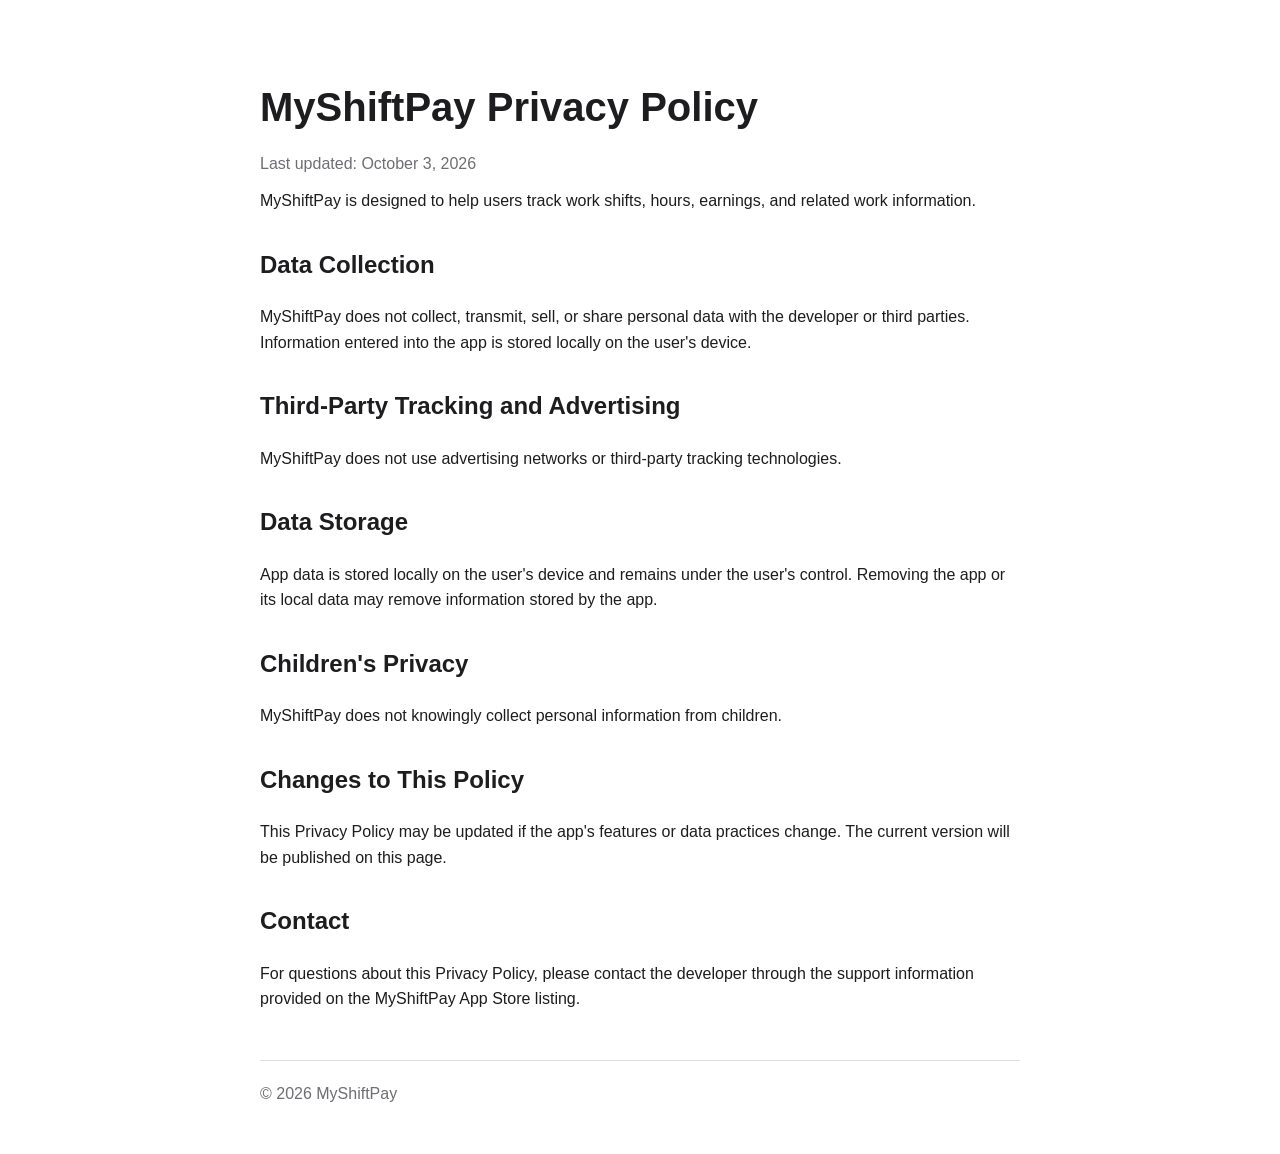
==== index.html @ d9d28949 "Add MyShiftPay privacy policy page" ====
<!doctype html>
<html lang="en">
<head>
  <meta charset="utf-8">
  <meta name="viewport" content="width=device-width, initial-scale=1">
  <title>MyShiftPay Privacy Policy</title>
  <style>
    body{font-family:-apple-system,BlinkMacSystemFont,"Segoe UI",sans-serif;max-width:760px;margin:0 auto;padding:48px 24px;line-height:1.6;color:#1d1d1f}h1{font-size:40px;margin-bottom:8px}h2{margin-top:32px}p{margin:12px 0}.muted{color:#6e6e73}footer{margin-top:48px;padding-top:20px;border-top:1px solid #ddd;color:#6e6e73}
  </style>
</head>
<body>
  <h1>MyShiftPay Privacy Policy</h1>
  <p class="muted">Last updated: October 3, 2026</p>

  <p>MyShiftPay is designed to help users track work shifts, hours, earnings, and related work information.</p>

  <h2>Data Collection</h2>
  <p>MyShiftPay does not collect, transmit, sell, or share personal data with the developer or third parties. Information entered into the app is stored locally on the user's device.</p>

  <h2>Third-Party Tracking and Advertising</h2>
  <p>MyShiftPay does not use advertising networks or third-party tracking technologies.</p>

  <h2>Data Storage</h2>
  <p>App data is stored locally on the user's device and remains under the user's control. Removing the app or its local data may remove information stored by the app.</p>

  <h2>Children's Privacy</h2>
  <p>MyShiftPay does not knowingly collect personal information from children.</p>

  <h2>Changes to This Policy</h2>
  <p>This Privacy Policy may be updated if the app's features or data practices change. The current version will be published on this page.</p>

  <h2>Contact</h2>
  <p>For questions about this Privacy Policy, please contact the developer through the support information provided on the MyShiftPay App Store listing.</p>

  <footer>© 2026 MyShiftPay</footer>
</body>
</html>
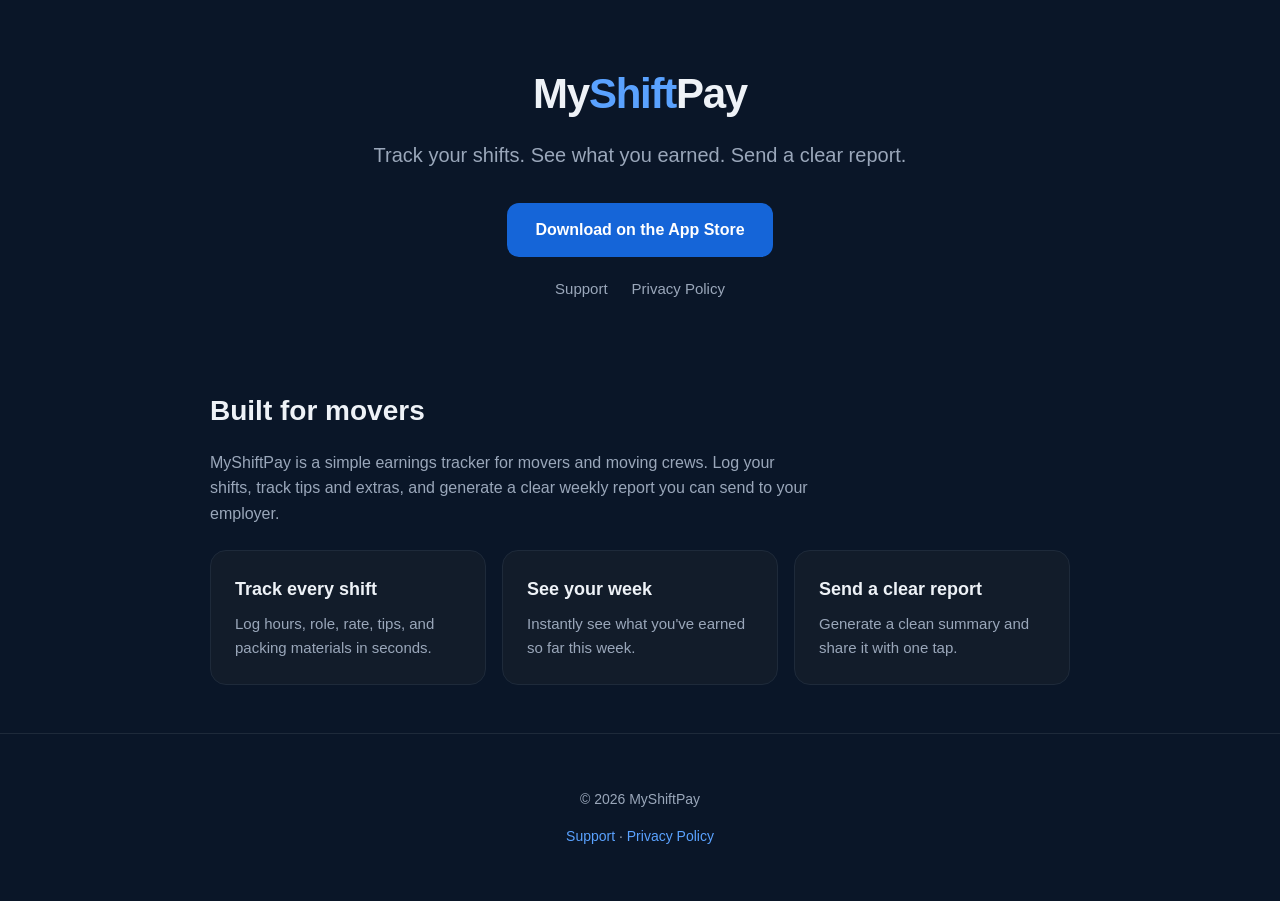
==== commit bb3f2f95: "Update site design to match app colors and add proper page structure" ====
--- a/index.html
+++ b/index.html
@@ -3,35 +3,131 @@
 <head>
   <meta charset="utf-8">
   <meta name="viewport" content="width=device-width, initial-scale=1">
-  <title>MyShiftPay Privacy Policy</title>
+  <title>MyShiftPay — Earnings Tracker for Movers</title>
+  <meta name="description" content="MyShiftPay helps movers track shifts, hours, tips, and extras — and send a clear weekly report.">
   <style>
-    body{font-family:-apple-system,BlinkMacSystemFont,"Segoe UI",sans-serif;max-width:760px;margin:0 auto;padding:48px 24px;line-height:1.6;color:#1d1d1f}h1{font-size:40px;margin-bottom:8px}h2{margin-top:32px}p{margin:12px 0}.muted{color:#6e6e73}footer{margin-top:48px;padding-top:20px;border-top:1px solid #ddd;color:#6e6e73}
+    :root {
+      --bg: #0a1628;
+      --card: #121c2a;
+      --text: #eef2f7;
+      --muted: #9aa7ba;
+      --accent: #5aa2ff;
+      --accent-dark: #1565d8;
+      --border: #1e2a3a;
+    }
+    * { box-sizing: border-box; }
+    body {
+      margin: 0;
+      font-family: -apple-system, BlinkMacSystemFont, "Segoe UI", sans-serif;
+      background: var(--bg);
+      color: var(--text);
+      line-height: 1.6;
+    }
+    .container { max-width: 900px; margin: 0 auto; padding: 0 20px; }
+    header {
+      padding: 60px 0 40px;
+      text-align: center;
+    }
+    .logo {
+      font-size: 42px;
+      font-weight: 800;
+      letter-spacing: -0.03em;
+      margin: 0 0 12px;
+    }
+    .logo span { color: var(--accent); }
+    .tagline {
+      font-size: 20px;
+      color: var(--muted);
+      margin: 0 0 32px;
+    }
+    .btn {
+      display: inline-block;
+      background: var(--accent-dark);
+      color: white;
+      text-decoration: none;
+      padding: 14px 28px;
+      border-radius: 12px;
+      font-weight: 600;
+      transition: background 0.2s;
+    }
+    .btn:hover { background: var(--accent); }
+    section { padding: 48px 0; }
+    h2 {
+      font-size: 28px;
+      margin: 0 0 16px;
+    }
+    .features {
+      display: grid;
+      grid-template-columns: repeat(auto-fit, minmax(240px, 1fr));
+      gap: 16px;
+      margin-top: 24px;
+    }
+    .card {
+      background: var(--card);
+      border: 1px solid var(--border);
+      border-radius: 16px;
+      padding: 24px;
+    }
+    .card h3 { margin: 0 0 8px; font-size: 18px; }
+    .card p { margin: 0; color: var(--muted); font-size: 15px; }
+    footer {
+      padding: 40px 0;
+      text-align: center;
+      color: var(--muted);
+      font-size: 14px;
+      border-top: 1px solid var(--border);
+    }
+    footer a { color: var(--accent); text-decoration: none; }
+    nav {
+      display: flex;
+      justify-content: center;
+      gap: 24px;
+      margin-top: 20px;
+    }
+    nav a { color: var(--muted); text-decoration: none; font-size: 15px; }
+    nav a:hover { color: var(--accent); }
   </style>
 </head>
 <body>
-  <h1>MyShiftPay Privacy Policy</h1>
-  <p class="muted">Last updated: October 3, 2026</p>
+  <header>
+    <div class="container">
+      <h1 class="logo">My<span>Shift</span>Pay</h1>
+      <p class="tagline">Track your shifts. See what you earned. Send a clear report.</p>
+      <a class="btn" href="https://apps.apple.com" target="_blank">Download on the App Store</a>
+      <nav>
+        <a href="support.html">Support</a>
+        <a href="privacy.html">Privacy Policy</a>
+      </nav>
+    </div>
+  </header>
 
-  <p>MyShiftPay is designed to help users track work shifts, hours, earnings, and related work information.</p>
+  <section>
+    <div class="container">
+      <h2>Built for movers</h2>
+      <p style="color: var(--muted); max-width: 600px;">MyShiftPay is a simple earnings tracker for movers and moving crews. Log your shifts, track tips and extras, and generate a clear weekly report you can send to your employer.</p>
 
-  <h2>Data Collection</h2>
-  <p>MyShiftPay does not collect, transmit, sell, or share personal data with the developer or third parties. Information entered into the app is stored locally on the user's device.</p>
+      <div class="features">
+        <div class="card">
+          <h3>Track every shift</h3>
+          <p>Log hours, role, rate, tips, and packing materials in seconds.</p>
+        </div>
+        <div class="card">
+          <h3>See your week</h3>
+          <p>Instantly see what you've earned so far this week.</p>
+        </div>
+        <div class="card">
+          <h3>Send a clear report</h3>
+          <p>Generate a clean summary and share it with one tap.</p>
+        </div>
+      </div>
+    </div>
+  </section>
 
-  <h2>Third-Party Tracking and Advertising</h2>
-  <p>MyShiftPay does not use advertising networks or third-party tracking technologies.</p>
-
-  <h2>Data Storage</h2>
-  <p>App data is stored locally on the user's device and remains under the user's control. Removing the app or its local data may remove information stored by the app.</p>
-
-  <h2>Children's Privacy</h2>
-  <p>MyShiftPay does not knowingly collect personal information from children.</p>
-
-  <h2>Changes to This Policy</h2>
-  <p>This Privacy Policy may be updated if the app's features or data practices change. The current version will be published on this page.</p>
-
-  <h2>Contact</h2>
-  <p>For questions about this Privacy Policy, please contact the developer through the support information provided on the MyShiftPay App Store listing.</p>
-
-  <footer>© 2026 MyShiftPay</footer>
+  <footer>
+    <div class="container">
+      <p>© 2026 MyShiftPay</p>
+      <p><a href="support.html">Support</a> · <a href="privacy.html">Privacy Policy</a></p>
+    </div>
+  </footer>
 </body>
 </html>
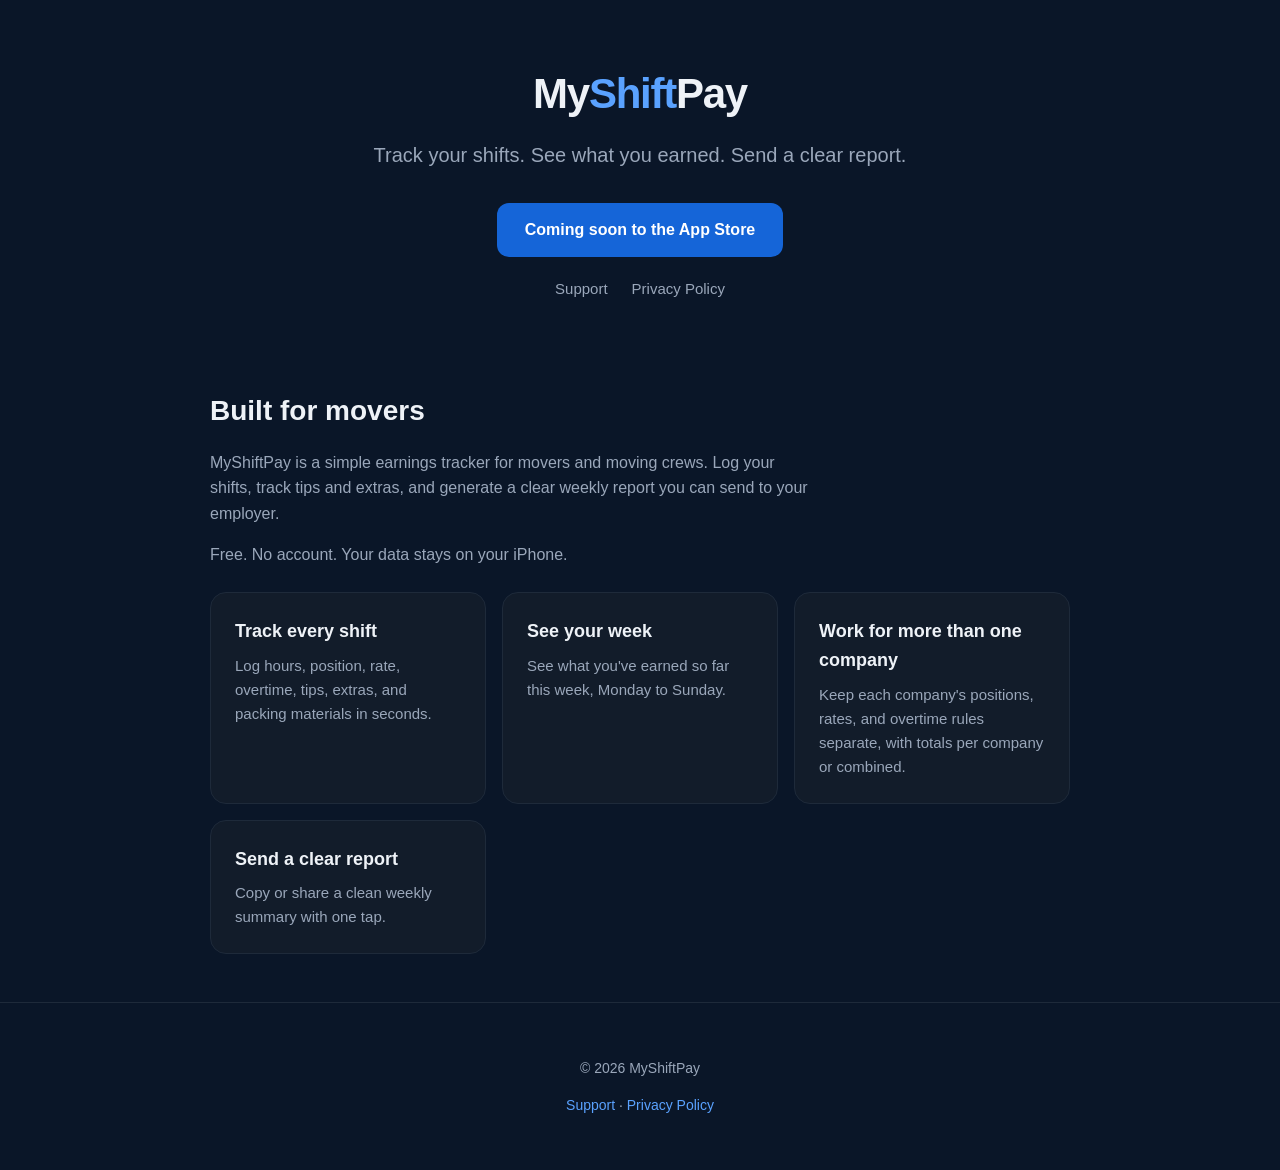
==== commit 9ca31d83: "Update privacy policy and support for in-app purchases; refresh home page Privacy: in-app purchases," ====
--- a/index.html
+++ b/index.html
@@ -93,7 +93,7 @@
     <div class="container">
       <h1 class="logo">My<span>Shift</span>Pay</h1>
       <p class="tagline">Track your shifts. See what you earned. Send a clear report.</p>
-      <a class="btn" href="https://apps.apple.com" target="_blank">Download on the App Store</a>
+      <span class="btn">Coming soon to the App Store</span>
       <nav>
         <a href="support.html">Support</a>
         <a href="privacy.html">Privacy Policy</a>
@@ -105,19 +105,24 @@
     <div class="container">
       <h2>Built for movers</h2>
       <p style="color: var(--muted); max-width: 600px;">MyShiftPay is a simple earnings tracker for movers and moving crews. Log your shifts, track tips and extras, and generate a clear weekly report you can send to your employer.</p>
+      <p style="color: var(--muted); max-width: 600px;">Free. No account. Your data stays on your iPhone.</p>
 
       <div class="features">
         <div class="card">
           <h3>Track every shift</h3>
-          <p>Log hours, role, rate, tips, and packing materials in seconds.</p>
+          <p>Log hours, position, rate, overtime, tips, extras, and packing materials in seconds.</p>
         </div>
         <div class="card">
           <h3>See your week</h3>
-          <p>Instantly see what you've earned so far this week.</p>
+          <p>See what you've earned so far this week, Monday to Sunday.</p>
+        </div>
+        <div class="card">
+          <h3>Work for more than one company</h3>
+          <p>Keep each company's positions, rates, and overtime rules separate, with totals per company or combined.</p>
         </div>
         <div class="card">
           <h3>Send a clear report</h3>
-          <p>Generate a clean summary and share it with one tap.</p>
+          <p>Copy or share a clean weekly summary with one tap.</p>
         </div>
       </div>
     </div>
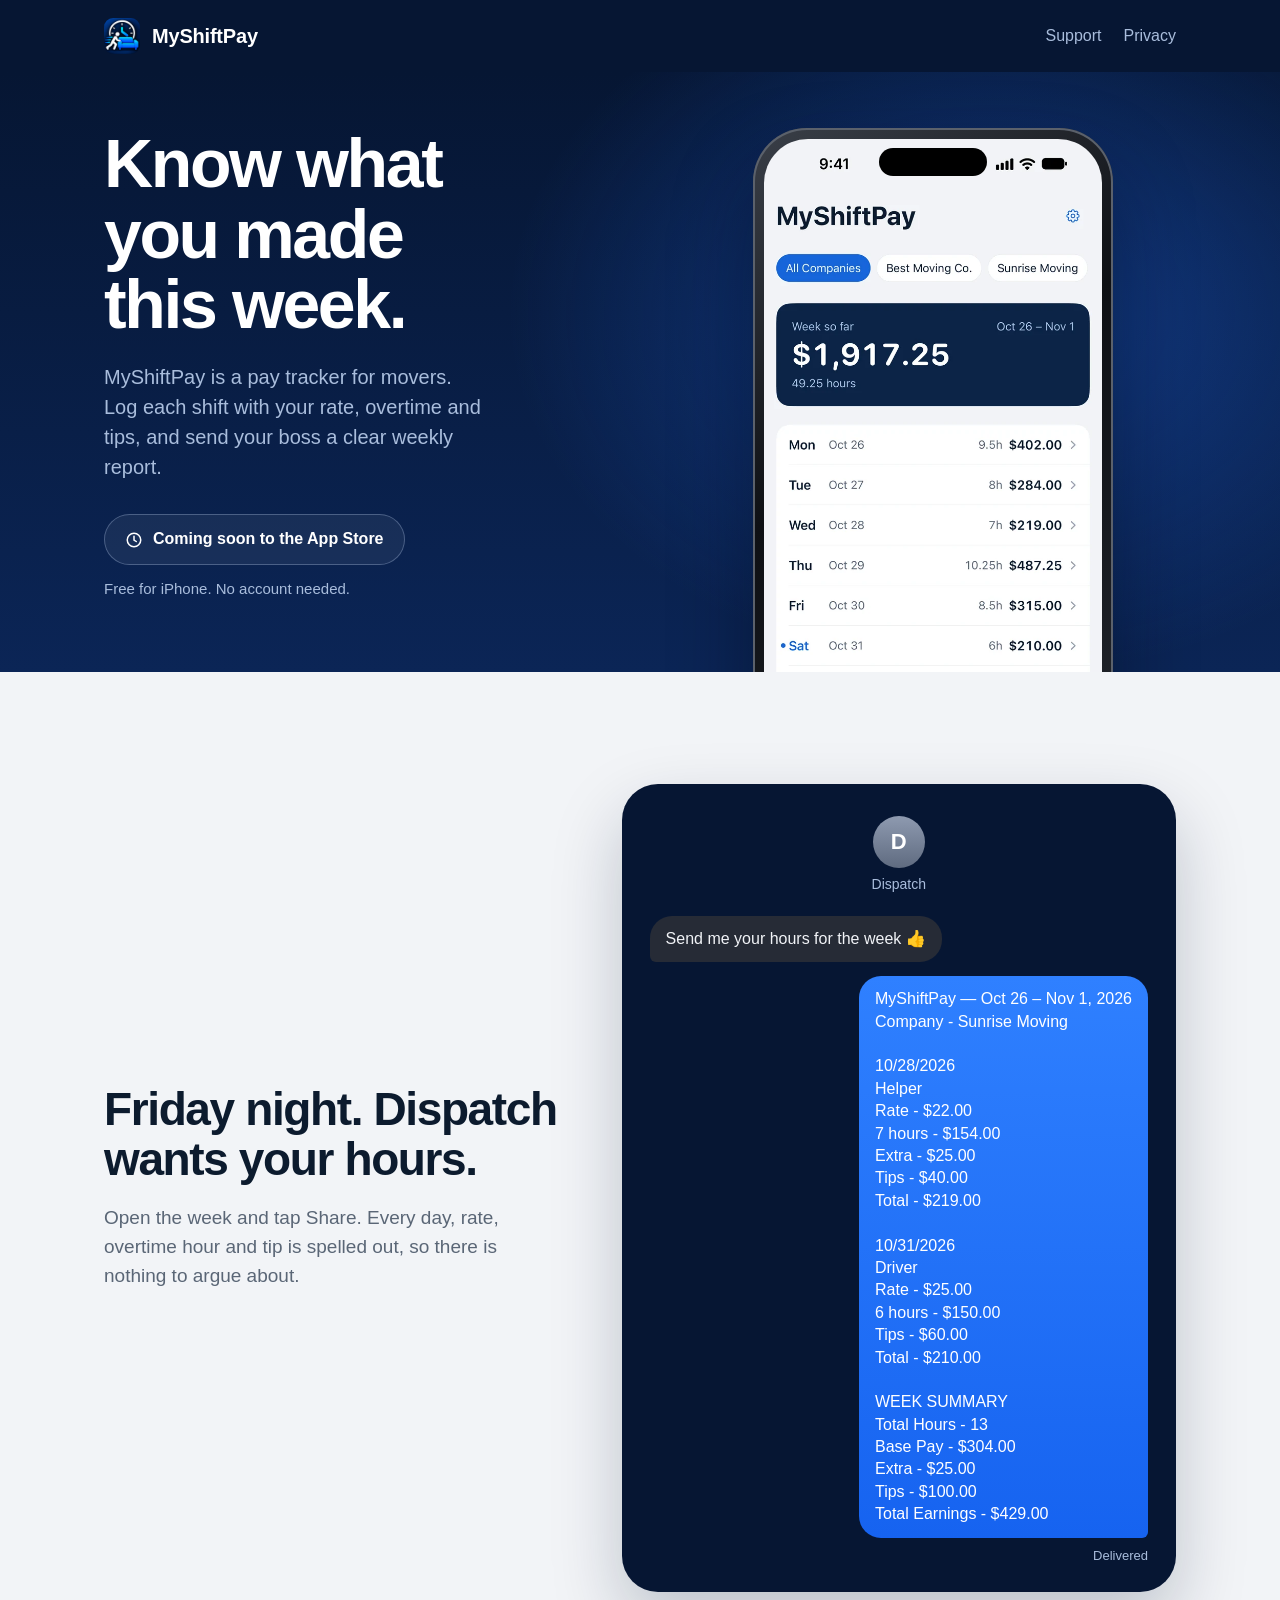
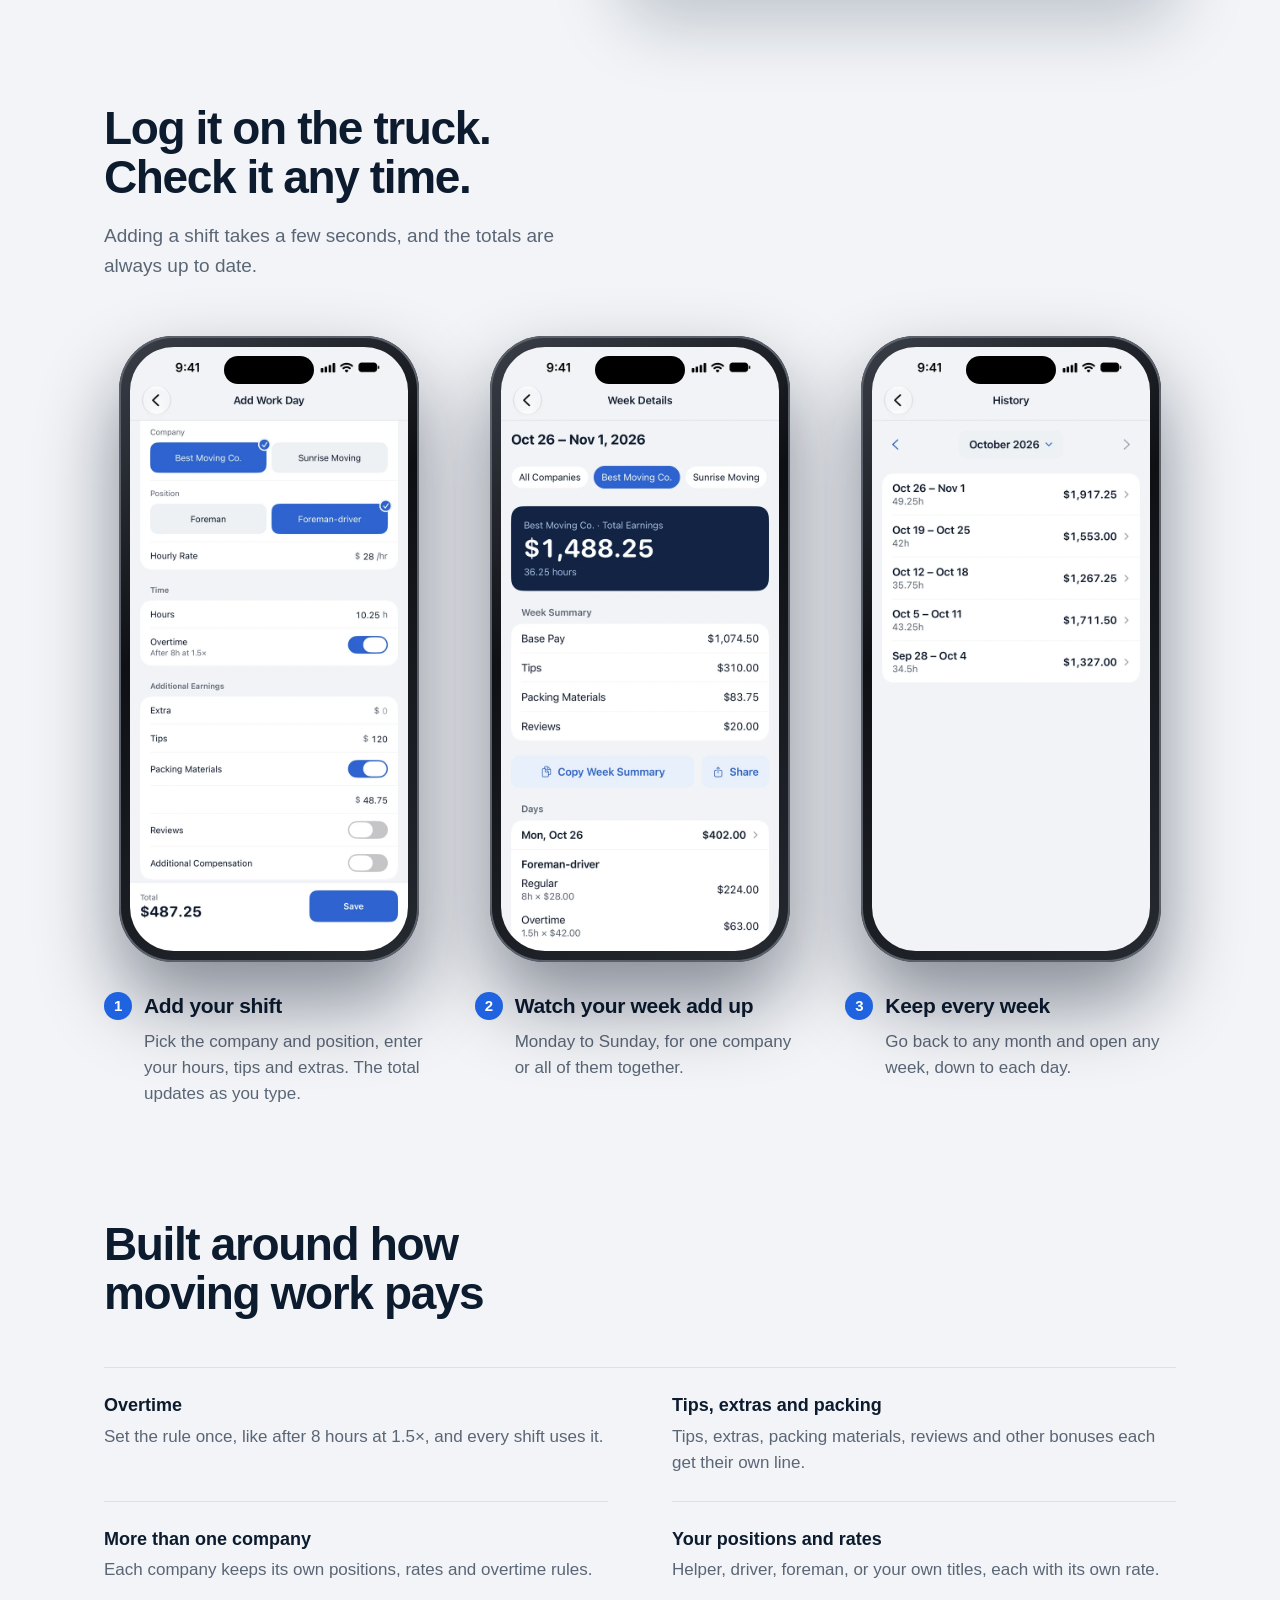
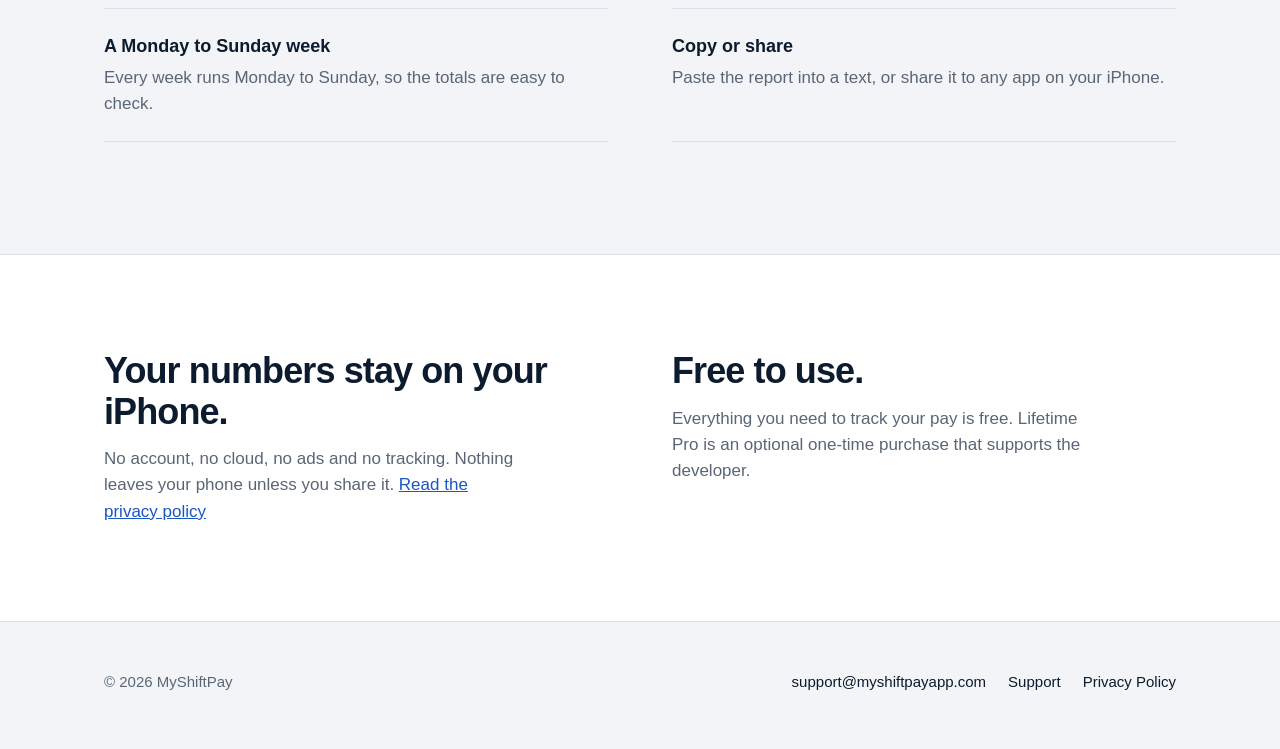
==== commit ef95645b: "Redesign the website around the real app screens - New homepage: hero with the Home screen, the week" ====
--- a/index.html
+++ b/index.html
@@ -3,136 +3,151 @@
 <head>
   <meta charset="utf-8">
   <meta name="viewport" content="width=device-width, initial-scale=1">
-  <title>MyShiftPay — Earnings Tracker for Movers</title>
-  <meta name="description" content="MyShiftPay helps movers track shifts, hours, tips, and extras — and send a clear weekly report.">
-  <style>
-    :root {
-      --bg: #0a1628;
-      --card: #121c2a;
-      --text: #eef2f7;
-      --muted: #9aa7ba;
-      --accent: #5aa2ff;
-      --accent-dark: #1565d8;
-      --border: #1e2a3a;
-    }
-    * { box-sizing: border-box; }
-    body {
-      margin: 0;
-      font-family: -apple-system, BlinkMacSystemFont, "Segoe UI", sans-serif;
-      background: var(--bg);
-      color: var(--text);
-      line-height: 1.6;
-    }
-    .container { max-width: 900px; margin: 0 auto; padding: 0 20px; }
-    header {
-      padding: 60px 0 40px;
-      text-align: center;
-    }
-    .logo {
-      font-size: 42px;
-      font-weight: 800;
-      letter-spacing: -0.03em;
-      margin: 0 0 12px;
-    }
-    .logo span { color: var(--accent); }
-    .tagline {
-      font-size: 20px;
-      color: var(--muted);
-      margin: 0 0 32px;
-    }
-    .btn {
-      display: inline-block;
-      background: var(--accent-dark);
-      color: white;
-      text-decoration: none;
-      padding: 14px 28px;
-      border-radius: 12px;
-      font-weight: 600;
-      transition: background 0.2s;
-    }
-    .btn:hover { background: var(--accent); }
-    section { padding: 48px 0; }
-    h2 {
-      font-size: 28px;
-      margin: 0 0 16px;
-    }
-    .features {
-      display: grid;
-      grid-template-columns: repeat(auto-fit, minmax(240px, 1fr));
-      gap: 16px;
-      margin-top: 24px;
-    }
-    .card {
-      background: var(--card);
-      border: 1px solid var(--border);
-      border-radius: 16px;
-      padding: 24px;
-    }
-    .card h3 { margin: 0 0 8px; font-size: 18px; }
-    .card p { margin: 0; color: var(--muted); font-size: 15px; }
-    footer {
-      padding: 40px 0;
-      text-align: center;
-      color: var(--muted);
-      font-size: 14px;
-      border-top: 1px solid var(--border);
-    }
-    footer a { color: var(--accent); text-decoration: none; }
-    nav {
-      display: flex;
-      justify-content: center;
-      gap: 24px;
-      margin-top: 20px;
-    }
-    nav a { color: var(--muted); text-decoration: none; font-size: 15px; }
-    nav a:hover { color: var(--accent); }
-  </style>
+  <title>MyShiftPay — Pay tracker for movers</title>
+  <meta name="description" content="MyShiftPay is a pay tracker for movers. Log each shift with your rate, overtime and tips, and send your boss a clear weekly report. Free for iPhone.">
+  <meta name="theme-color" content="#061633">
+  <link rel="icon" type="image/png" sizes="32x32" href="assets/favicon-32.png">
+  <link rel="apple-touch-icon" href="assets/apple-touch-icon.png">
+  <meta property="og:type" content="website">
+  <meta property="og:url" content="https://myshiftpayapp.com/">
+  <meta property="og:title" content="MyShiftPay — Pay tracker for movers">
+  <meta property="og:description" content="Log each shift with your rate, overtime and tips, and send your boss a clear weekly report.">
+  <meta property="og:image" content="https://myshiftpayapp.com/assets/og.png">
+  <meta property="og:image:width" content="1200">
+  <meta property="og:image:height" content="630">
+  <meta name="twitter:card" content="summary_large_image">
+  <link rel="stylesheet" href="styles.css">
 </head>
 <body>
-  <header>
-    <div class="container">
-      <h1 class="logo">My<span>Shift</span>Pay</h1>
-      <p class="tagline">Track your shifts. See what you earned. Send a clear report.</p>
-      <span class="btn">Coming soon to the App Store</span>
-      <nav>
+  <header class="site-header">
+    <div class="wrap">
+      <a class="brand" href="./"><img src="assets/apple-touch-icon.png" alt="" width="36" height="36">MyShiftPay</a>
+      <nav class="site-nav" aria-label="Main">
+        <a href="support.html">Support</a>
+        <a href="privacy.html">Privacy</a>
+      </nav>
+    </div>
+  </header>
+
+  <main>
+    <section class="hero">
+      <div class="wrap">
+        <div>
+          <h1>Know what you made this week.</h1>
+          <p class="lede">MyShiftPay is a pay tracker for movers. Log each shift with your rate, overtime and tips, and send your boss a clear weekly report.</p>
+          <div class="availability">
+            <span class="soon">
+              <svg viewBox="0 0 24 24" fill="none" stroke="currentColor" stroke-width="2" stroke-linecap="round" aria-hidden="true"><circle cx="12" cy="12" r="9"/><path d="M12 7v5l3 2"/></svg>
+              Coming soon to the App Store
+            </span>
+            <span class="facts">Free for iPhone. No account needed.</span>
+          </div>
+        </div>
+        <div class="hero-phone phone">
+          <img src="assets/screens/home.webp" width="660" height="1434" alt="MyShiftPay home screen: this week so far, $1,917.25 for 49.25 hours, with earnings for each day from Monday to Saturday.">
+        </div>
+      </div>
+    </section>
+
+    <section class="block chat-block">
+      <div class="wrap chat-layout">
+        <div>
+          <h2>Friday night. Dispatch wants your hours.</h2>
+          <p class="intro">Open the week and tap Share. Every day, rate, overtime hour and tip is spelled out, so there is nothing to argue about.</p>
+        </div>
+        <div class="chat" role="img" aria-label="A text conversation: dispatch asks for this week's hours, and the reply is a MyShiftPay weekly report for Sunrise Moving totaling $429.00 for 13 hours.">
+          <div class="who"><div class="avatar">D</div>Dispatch</div>
+          <div class="bubble in">Send me your hours for the week 👍</div>
+<pre class="bubble out">MyShiftPay — Oct 26 – Nov 1, 2026
+Company - Sunrise Moving
+
+10/28/2026
+Helper
+Rate - $22.00
+7 hours - $154.00
+Extra - $25.00
+Tips - $40.00
+Total - $219.00
+
+10/31/2026
+Driver
+Rate - $25.00
+6 hours - $150.00
+Tips - $60.00
+Total - $210.00
+
+WEEK SUMMARY
+Total Hours - 13
+Base Pay - $304.00
+Extra - $25.00
+Tips - $100.00
+Total Earnings - $429.00</pre>
+          <div class="status">Delivered</div>
+        </div>
+      </div>
+    </section>
+
+    <section class="block">
+      <div class="wrap">
+        <h2>Log it on the truck. Check it any time.</h2>
+        <p class="intro">Adding a shift takes a few seconds, and the totals are always up to date.</p>
+        <ol class="steps">
+          <li>
+            <div class="phone"><img src="assets/screens/add.webp" width="660" height="1434" loading="lazy" alt="Add Work Day screen: Best Moving Co., Foreman-driver at $28 an hour, 10.25 hours with overtime after 8 hours, $120 in tips and $48.75 for packing materials. Total $487.25."></div>
+            <h3>Add your shift</h3>
+            <p>Pick the company and position, enter your hours, tips and extras. The total updates as you type.</p>
+          </li>
+          <li>
+            <div class="phone"><img src="assets/screens/week.webp" width="660" height="1434" loading="lazy" alt="Week Details for Best Moving Co.: $1,488.25 for 36.25 hours, with base pay, tips, packing materials and reviews."></div>
+            <h3>Watch your week add up</h3>
+            <p>Monday to Sunday, for one company or all of them together.</p>
+          </li>
+          <li>
+            <div class="phone"><img src="assets/screens/history.webp" width="660" height="1434" loading="lazy" alt="History for October 2026: five weeks with their hours and totals, from $1,267.25 to $1,917.25."></div>
+            <h3>Keep every week</h3>
+            <p>Go back to any month and open any week, down to each day.</p>
+          </li>
+        </ol>
+      </div>
+    </section>
+
+    <section class="block">
+      <div class="wrap">
+        <h2>Built around how moving work pays</h2>
+        <dl class="details">
+          <div><dt>Overtime</dt><dd>Set the rule once, like after 8 hours at 1.5×, and every shift uses it.</dd></div>
+          <div><dt>Tips, extras and packing</dt><dd>Tips, extras, packing materials, reviews and other bonuses each get their own line.</dd></div>
+          <div><dt>More than one company</dt><dd>Each company keeps its own positions, rates and overtime rules.</dd></div>
+          <div><dt>Your positions and rates</dt><dd>Helper, driver, foreman, or your own titles, each with its own rate.</dd></div>
+          <div><dt>A Monday to Sunday week</dt><dd>Every week runs Monday to Sunday, so the totals are easy to check.</dd></div>
+          <div><dt>Copy or share</dt><dd>Paste the report into a text, or share it to any app on your iPhone.</dd></div>
+        </dl>
+      </div>
+    </section>
+
+    <section class="promise">
+      <div class="wrap">
+        <div>
+          <h2>Your numbers stay on your iPhone.</h2>
+          <p>No account, no cloud, no ads and no tracking. Nothing leaves your phone unless you share it. <a href="privacy.html">Read the privacy policy</a></p>
+        </div>
+        <div>
+          <h2>Free to use.</h2>
+          <p>Everything you need to track your pay is free. Lifetime Pro is an optional one-time purchase that supports the developer.</p>
+        </div>
+      </div>
+    </section>
+  </main>
+
+  <footer class="site-footer">
+    <div class="wrap">
+      <span>© 2026 MyShiftPay</span>
+      <nav aria-label="Footer">
+        <a href="mailto:support@myshiftpayapp.com">support@myshiftpayapp.com</a>
         <a href="support.html">Support</a>
         <a href="privacy.html">Privacy Policy</a>
       </nav>
     </div>
-  </header>
-
-  <section>
-    <div class="container">
-      <h2>Built for movers</h2>
-      <p style="color: var(--muted); max-width: 600px;">MyShiftPay is a simple earnings tracker for movers and moving crews. Log your shifts, track tips and extras, and generate a clear weekly report you can send to your employer.</p>
-      <p style="color: var(--muted); max-width: 600px;">Free. No account. Your data stays on your iPhone.</p>
-
-      <div class="features">
-        <div class="card">
-          <h3>Track every shift</h3>
-          <p>Log hours, position, rate, overtime, tips, extras, and packing materials in seconds.</p>
-        </div>
-        <div class="card">
-          <h3>See your week</h3>
-          <p>See what you've earned so far this week, Monday to Sunday.</p>
-        </div>
-        <div class="card">
-          <h3>Work for more than one company</h3>
-          <p>Keep each company's positions, rates, and overtime rules separate, with totals per company or combined.</p>
-        </div>
-        <div class="card">
-          <h3>Send a clear report</h3>
-          <p>Copy or share a clean weekly summary with one tap.</p>
-        </div>
-      </div>
-    </div>
-  </section>
-
-  <footer>
-    <div class="container">
-      <p>© 2026 MyShiftPay</p>
-      <p><a href="support.html">Support</a> · <a href="privacy.html">Privacy Policy</a></p>
-    </div>
   </footer>
 </body>
-</html>+</html>
--- a/styles.css
+++ b/styles.css
@@ -0,0 +1,202 @@
+/* MyShiftPay site: navy like the app icon on top, the app's own light ground below. */
+:root {
+  --navy: #061633;
+  --navy-2: #0b2556;
+  --ground: #f2f4f7;
+  --surface: #ffffff;
+  --ink: #0c1b2e;
+  --ink-2: #5a6676;
+  --line: #dce1e8;
+  --blue: #1f63e0;
+  --blue-text: #1a56c4;
+  --cyan: #19d6ff;
+  --on-navy: #ffffff;
+  --on-navy-2: #a9bddc;
+  --sans: -apple-system, BlinkMacSystemFont, "SF Pro Text", "Inter", "Segoe UI", Roboto, sans-serif;
+  --display: -apple-system, BlinkMacSystemFont, "SF Pro Display", "Inter", "Segoe UI", Roboto, sans-serif;
+  --money: ui-rounded, "SF Pro Rounded", "Nunito", var(--sans);
+  --page: 1120px;
+  --gutter: 24px;
+}
+
+* { box-sizing: border-box; }
+html { -webkit-text-size-adjust: 100%; }
+body {
+  margin: 0;
+  font-family: var(--sans);
+  font-size: 17px;
+  line-height: 1.55;
+  color: var(--ink);
+  background: var(--ground);
+}
+img { display: block; max-width: 100%; height: auto; }
+a { color: var(--blue-text); }
+a:focus-visible, button:focus-visible { outline: 3px solid var(--cyan); outline-offset: 3px; border-radius: 6px; }
+.wrap { max-width: var(--page); margin: 0 auto; padding: 0 var(--gutter); }
+.num { font-family: var(--money); font-variant-numeric: tabular-nums; }
+
+/* Header */
+.site-header { background: var(--navy); color: var(--on-navy); }
+.site-header .wrap { display: flex; align-items: center; justify-content: space-between; gap: 16px; height: 72px; }
+.brand { display: flex; align-items: center; gap: 12px; color: inherit; text-decoration: none; font-weight: 700; font-size: 20px; letter-spacing: -0.01em; }
+.brand img { width: 36px; height: 36px; border-radius: 9px; }
+.site-nav { display: flex; gap: 22px; }
+.site-nav a { color: var(--on-navy-2); text-decoration: none; font-size: 16px; }
+.site-nav a:hover, .site-nav a[aria-current="page"] { color: var(--on-navy); }
+
+/* Hero */
+.hero {
+  background:
+    radial-gradient(700px 520px at 78% 40%, rgba(31, 99, 224, 0.45), transparent 70%),
+    linear-gradient(180deg, var(--navy) 0%, var(--navy-2) 100%);
+  color: var(--on-navy);
+  overflow: hidden;
+}
+.hero .wrap { display: grid; grid-template-columns: 1.05fr 0.95fr; align-items: center; gap: 48px; padding-top: 56px; }
+.hero h1 {
+  font-family: var(--display);
+  font-size: clamp(42px, 6vw, 68px);
+  line-height: 1.04;
+  letter-spacing: -0.035em;
+  font-weight: 800;
+  margin: 0 0 22px;
+  max-width: 11ch;
+}
+.hero .lede { font-size: 20px; line-height: 1.5; color: var(--on-navy-2); max-width: 34ch; margin: 0 0 32px; }
+.availability { display: flex; flex-wrap: wrap; align-items: center; gap: 12px 18px; padding-bottom: 72px; }
+.soon {
+  display: inline-flex; align-items: center; gap: 10px;
+  padding: 12px 20px; border-radius: 999px;
+  border: 1px solid rgba(169, 189, 220, 0.35);
+  background: rgba(255, 255, 255, 0.06);
+  font-weight: 600; font-size: 16px;
+}
+.soon svg { width: 18px; height: 18px; }
+.availability .facts { color: var(--on-navy-2); font-size: 15px; }
+.hero-phone { align-self: start; justify-self: center; width: min(360px, 100%); margin-bottom: -260px; border-bottom-left-radius: 0; border-bottom-right-radius: 0; }
+
+/* Phone frame around real screenshots */
+.phone {
+  position: relative;
+  border-radius: 54px;
+  padding: 11px;
+  background: linear-gradient(145deg, #3a3f48, #0e1014 40%, #262a31);
+  box-shadow: inset 0 0 0 2px #5b616b, 0 40px 80px rgba(3, 11, 31, 0.45);
+}
+.phone img { border-radius: 44px; width: 100%; }
+.phone::before {
+  content: ""; position: absolute; top: 20px; left: 50%; transform: translateX(-50%);
+  width: 30%; height: 28px; border-radius: 14px; background: #000;
+}
+
+/* Sections */
+section.block { padding: 112px 0; }
+section.block + section.block { padding-top: 0; }
+.block h2 {
+  font-family: var(--display);
+  font-size: clamp(32px, 4.2vw, 46px);
+  line-height: 1.08;
+  letter-spacing: -0.03em;
+  margin: 0 0 18px;
+  max-width: 18ch;
+}
+.block .intro { color: var(--ink-2); font-size: 19px; max-width: 46ch; margin: 0; }
+
+/* Friday-night chat */
+
+.chat-layout { display: grid; grid-template-columns: 0.9fr 1.1fr; gap: 64px; align-items: center; }
+.chat {
+  background: var(--navy);
+  border-radius: 36px;
+  padding: 32px 28px 26px;
+  display: flex; flex-direction: column; gap: 14px;
+  box-shadow: 0 30px 70px rgba(6, 22, 51, 0.22);
+}
+.chat .who { align-self: center; text-align: center; color: var(--on-navy-2); font-size: 14px; margin-bottom: 6px; }
+.chat .avatar {
+  width: 52px; height: 52px; border-radius: 50%; margin: 0 auto 6px;
+  background: linear-gradient(180deg, #8e9ab0, #5f6b80); color: #fff;
+  display: flex; align-items: center; justify-content: center; font-weight: 600; font-size: 22px;
+}
+.bubble { max-width: 88%; padding: 12px 16px; border-radius: 22px; font-size: 16px; line-height: 1.4; }
+.bubble.in { align-self: flex-start; background: #262b36; color: #f1f3f7; border-bottom-left-radius: 6px; }
+.bubble.out {
+  align-self: flex-end; margin: 0;
+  background: linear-gradient(180deg, #2f80ff, #1663f0); color: #fff;
+  border-bottom-right-radius: 6px;
+  font-family: var(--sans); white-space: pre-wrap; font-variant-numeric: tabular-nums;
+}
+.chat .status { align-self: flex-end; color: var(--on-navy-2); font-size: 13px; margin-top: -6px; }
+
+/* Three steps: a real sequence, so they are numbered */
+.steps { list-style: none; margin: 56px 0 0; padding: 0; display: grid; grid-template-columns: repeat(3, 1fr); gap: 40px; counter-reset: step; }
+.steps li { counter-increment: step; }
+.steps .phone { max-width: 300px; margin: 0 auto 28px; }
+.steps h3 { font-size: 21px; letter-spacing: -0.015em; margin: 0 0 6px; display: flex; gap: 12px; align-items: baseline; }
+.steps h3::before {
+  content: counter(step);
+  font-family: var(--money); font-weight: 700; font-size: 15px;
+  color: #fff; background: var(--blue);
+  width: 28px; height: 28px; border-radius: 50%; flex: none;
+  display: inline-flex; align-items: center; justify-content: center;
+  transform: translateY(-2px);
+}
+.steps p { margin: 0; color: var(--ink-2); padding-left: 40px; }
+
+/* Built for moving work: a plain definition list, not cards */
+.details { margin: 48px 0 0; display: grid; grid-template-columns: repeat(2, 1fr); gap: 0 64px; border-top: 1px solid var(--line); }
+.details div { padding: 24px 0; border-bottom: 1px solid var(--line); }
+.details dt { font-weight: 650; font-size: 18px; margin-bottom: 4px; }
+.details dd { margin: 0; color: var(--ink-2); }
+
+/* Privacy and price */
+.promise { background: var(--surface); border-top: 1px solid var(--line); border-bottom: 1px solid var(--line); }
+.promise .wrap { display: grid; grid-template-columns: 1fr 1fr; gap: 64px; padding-top: 96px; padding-bottom: 96px; }
+.promise h2 { font-family: var(--display); font-size: clamp(28px, 3.4vw, 36px); line-height: 1.12; letter-spacing: -0.025em; margin: 0 0 14px; }
+.promise p { margin: 0; color: var(--ink-2); max-width: 44ch; }
+.price { font-family: var(--money); font-weight: 700; }
+
+/* Footer */
+.site-footer { padding: 48px 0 56px; color: var(--ink-2); font-size: 15px; }
+.site-footer .wrap { display: flex; flex-wrap: wrap; justify-content: space-between; gap: 16px; }
+.site-footer nav { display: flex; flex-wrap: wrap; gap: 22px; }
+.site-footer a { color: var(--ink); text-decoration: none; }
+.site-footer a:hover { color: var(--blue-text); }
+
+/* Text pages: Support and Privacy */
+.page-title { background: var(--navy); color: var(--on-navy); }
+.page-title .wrap { padding-top: 40px; padding-bottom: 56px; }
+.page-title h1 { font-family: var(--display); font-size: clamp(36px, 5vw, 52px); letter-spacing: -0.03em; line-height: 1.06; margin: 0 0 10px; }
+.page-title p { margin: 0; color: var(--on-navy-2); font-size: 18px; }
+.prose { max-width: 720px; padding-top: 56px; padding-bottom: 40px; }
+.prose h2 { font-size: 22px; letter-spacing: -0.015em; margin: 40px 0 10px; }
+.prose h2:first-child { margin-top: 0; }
+.prose p { margin: 0 0 14px; }
+.prose .muted { color: var(--ink-2); }
+.contact {
+  display: inline-flex; align-items: center; gap: 10px; margin: 4px 0 8px;
+  padding: 14px 20px; border-radius: 14px; background: var(--blue); color: #fff;
+  font-weight: 600; text-decoration: none;
+}
+.contact:hover { background: #1953c0; }
+
+/* Phones and narrow screens */
+@media (max-width: 860px) {
+  .hero .wrap { grid-template-columns: 1fr; gap: 8px; padding-top: 40px; }
+  .availability { padding-bottom: 40px; }
+  .hero-phone { width: min(300px, 80%); margin-bottom: -200px; }
+  .chat-layout, .promise .wrap { grid-template-columns: 1fr; gap: 40px; }
+  .steps { grid-template-columns: 1fr; gap: 56px; }
+  .steps .phone { max-width: 260px; }
+  .details { grid-template-columns: 1fr; }
+  section.block { padding: 80px 0; }
+  .promise .wrap { padding-top: 72px; padding-bottom: 72px; }
+}
+@media (max-width: 480px) {
+  :root { --gutter: 16px; }
+  .site-nav { gap: 16px; }
+  .site-nav a { font-size: 15px; }
+    .hero .lede { font-size: 18px; }
+  .chat { padding: 26px 18px 20px; border-radius: 28px; }
+  .bubble { font-size: 15px; }
+}
